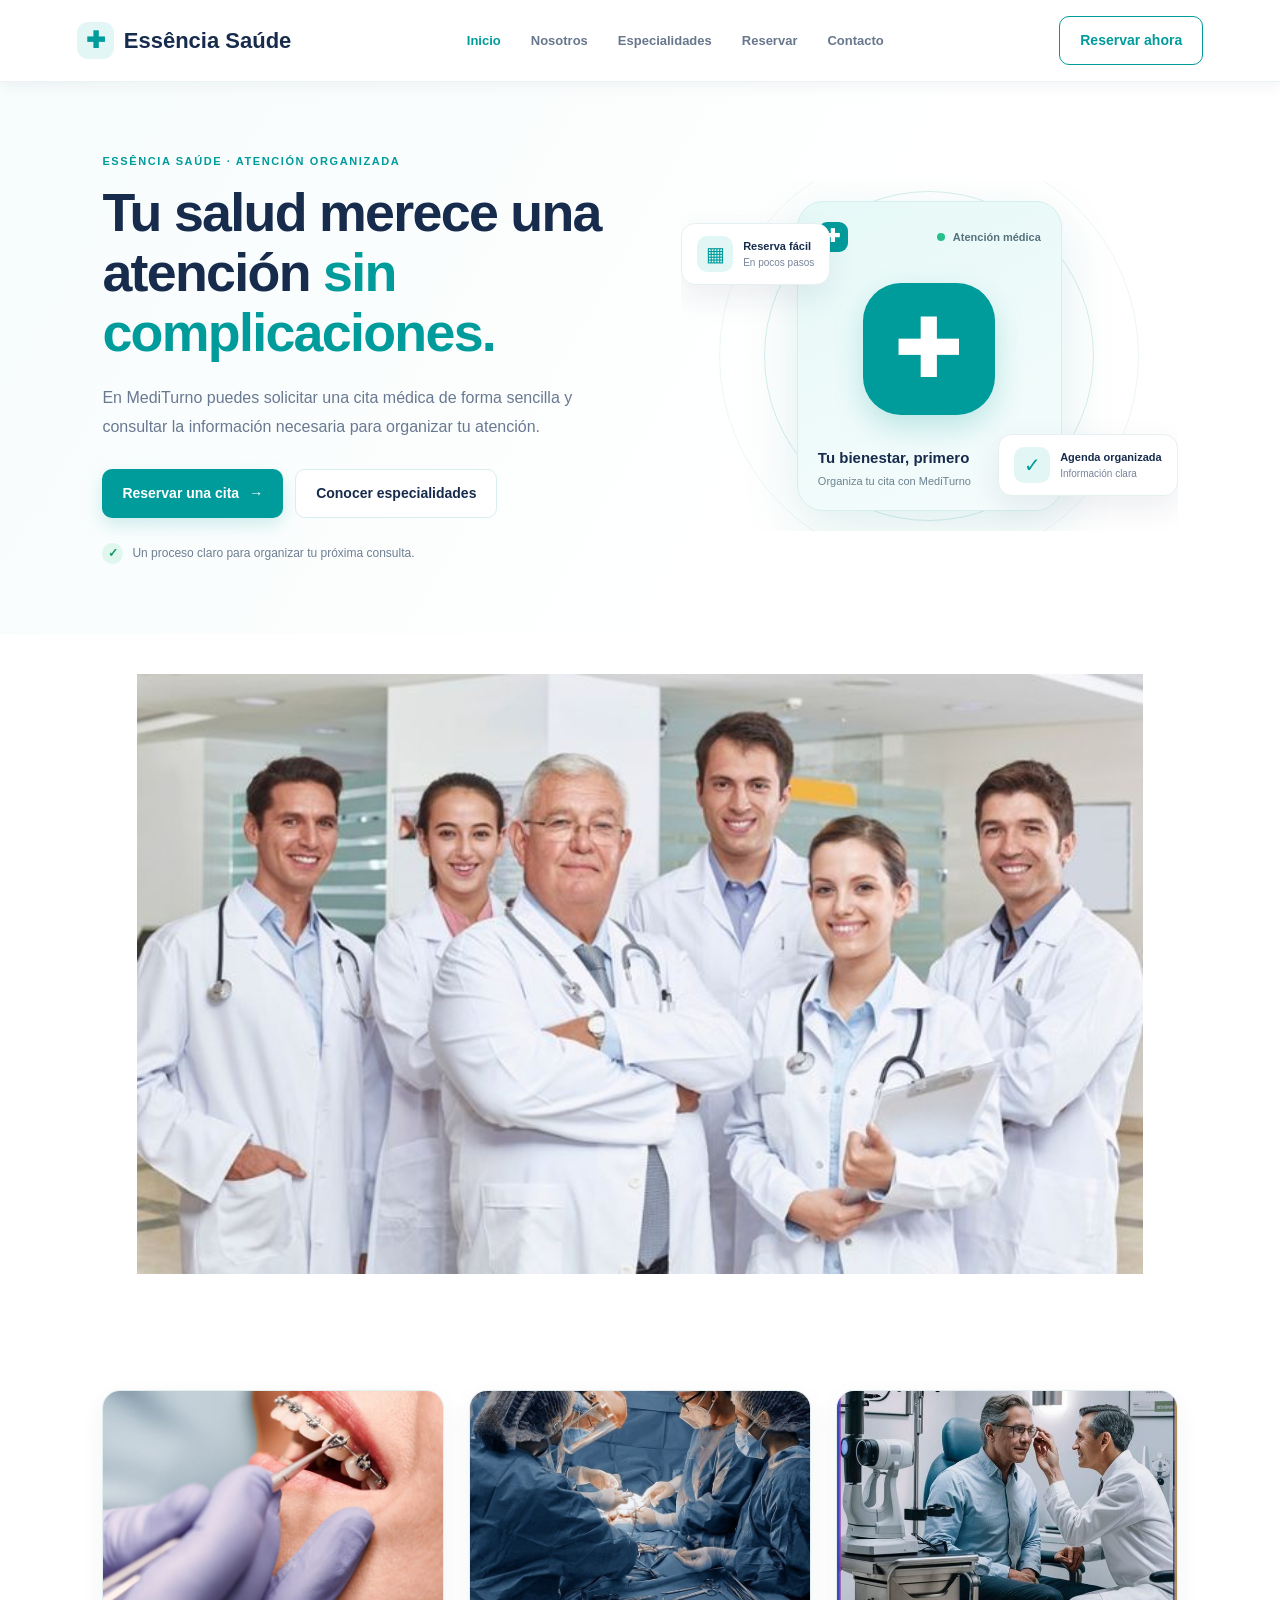
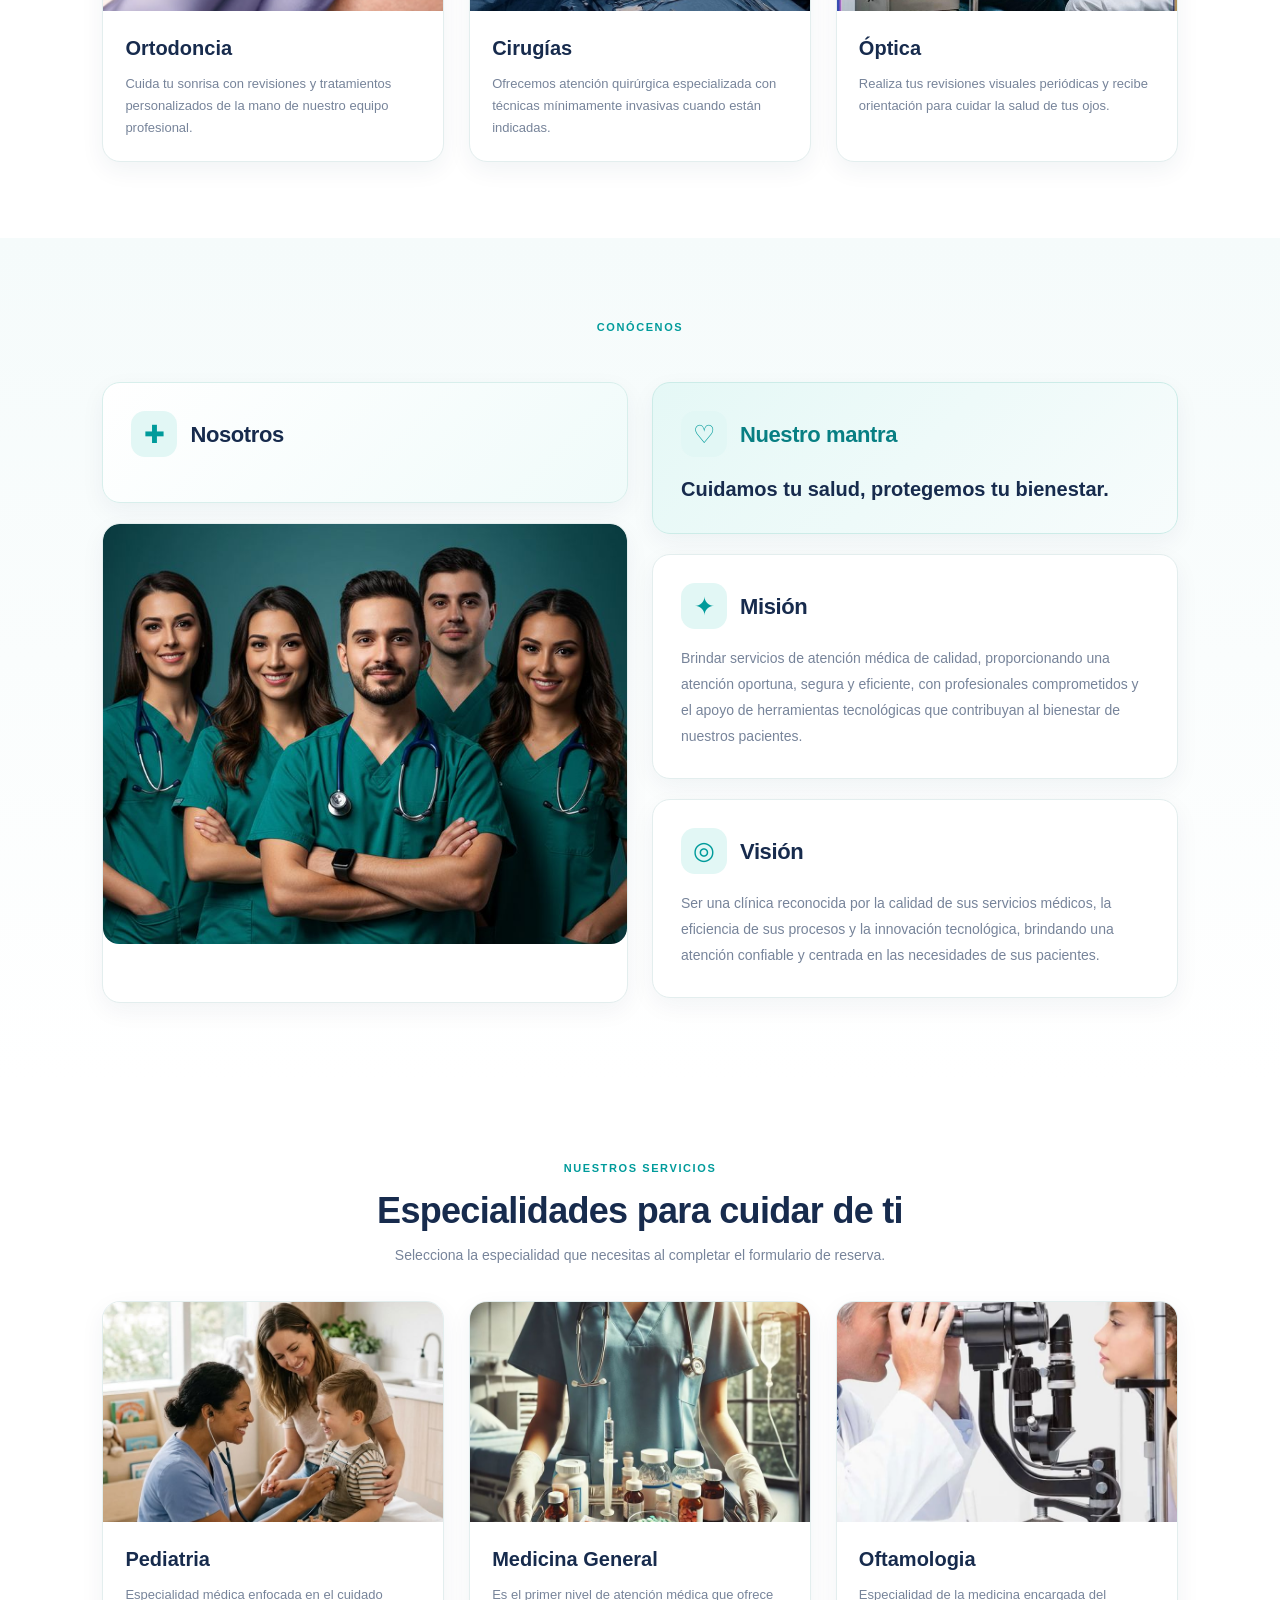
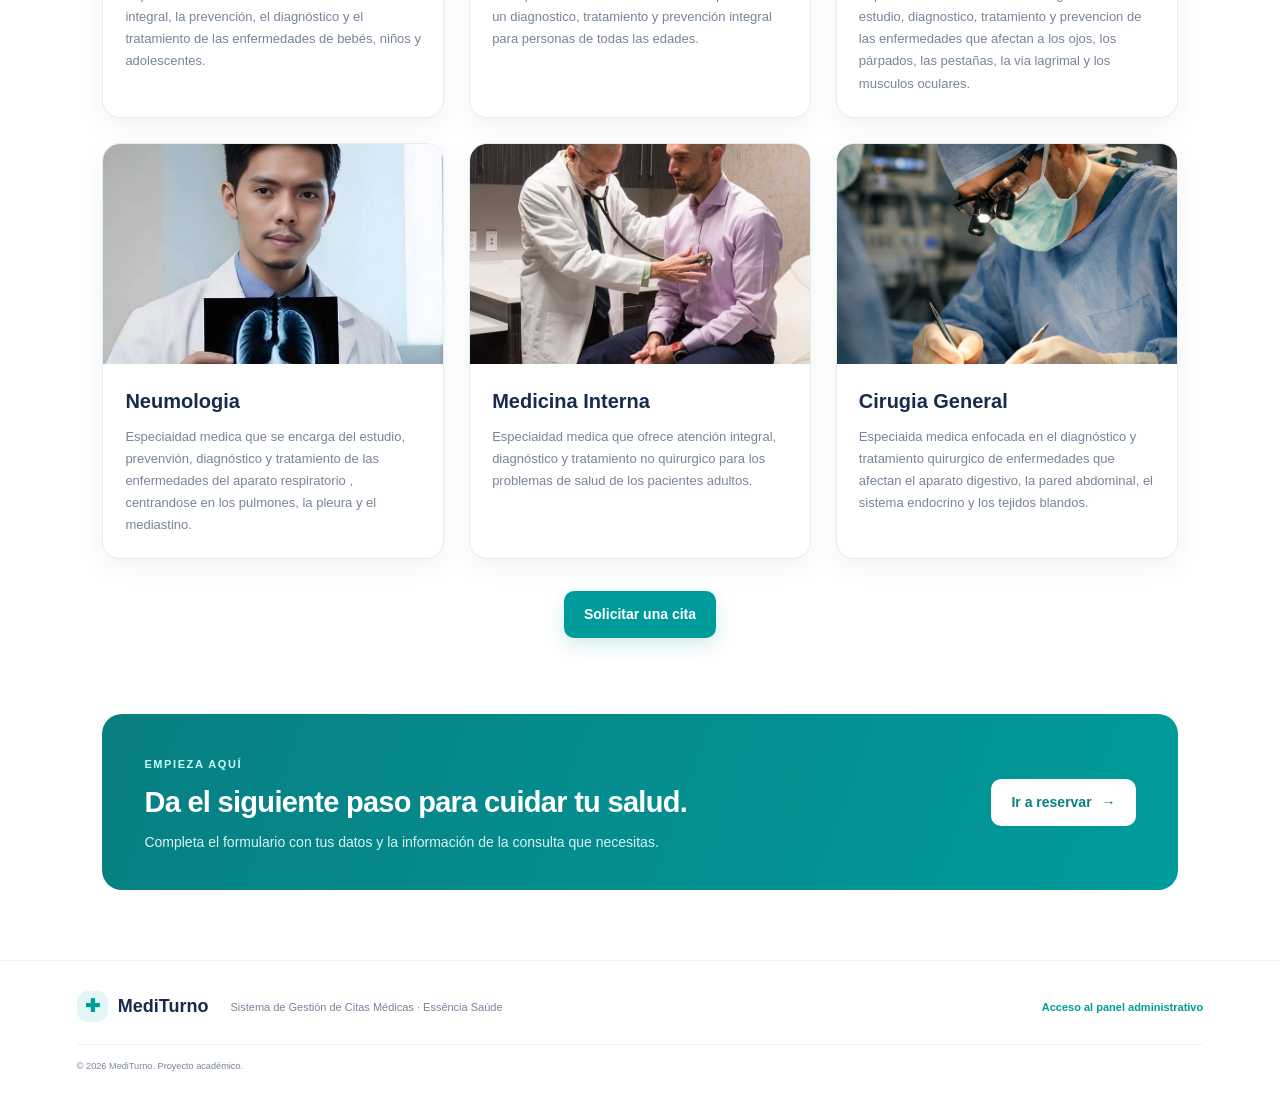
==== index.html @ 541e4bdd "Primer commit" ====
<!DOCTYPE html>
<html lang="es">

<head>
    <meta charset="UTF-8">
    <meta name="viewport" content="width=device-width, initial-scale=1.0">
    <meta name="description" content="MediTurno: organiza y solicita tus citas médicas de manera sencilla.">
    <title>Essência Saúde | Inicio</title>
    <link rel="stylesheet" href="styles.css">
</head>

<body class="public-page">
    <header class="public-header">
        <a class="public-brand" href="index.html" aria-label="MediTurno inicio">
            <span class="public-brand-icon">✚</span>
            <span>Essência Saúde</span>
        </a>
        <nav class="public-nav" aria-label="Navegación principal">
            <a class="active" href="index.html">Inicio</a>
            <a href="#nosotros">Nosotros</a>
            <a href="#especialidades">Especialidades</a>
            <a href="registrar_cita.html">Reservar </a>
            <a href="#contacto">Contacto</a>

        </nav>
        <a class="button button-outline header-action" href="registrar_cita.html">Reservar ahora</a>
    </header>

    <main>
        <section class="hero">
            <div class="hero-copy">
                <span class="eyebrow">ESSÊNCIA SAÚDE · ATENCIÓN ORGANIZADA</span>
                <h1>Tu salud merece una atención <span>sin complicaciones.</span></h1>
                <p>En MediTurno puedes solicitar una cita médica de forma sencilla y consultar la información necesaria
                    para organizar tu atención.</p>
                <div class="hero-actions">
                    <a class="button button-primary" href="registrar_cita.html">Reservar una cita <span
                            aria-hidden="true">→</span></a>
                    <a class="button button-light" href="#especialidades">Conocer especialidades</a>
                </div>
                <div class="hero-note"><span class="note-check">✓</span> Un proceso claro para organizar tu próxima
                    consulta.</div>
            </div>
            <div class="hero-visual" aria-label="Ilustración de atención médica">
                <div class="visual-orbit orbit-one"></div>
                <div class="visual-orbit orbit-two"></div>
                <div class="medical-card">
                    <div class="medical-card-top"><span class="medical-symbol">✚</span><span
                            class="online-dot"></span><span>Atención médica</span></div>
                    <div class="medical-cross">✚</div>
                    <div class="medical-card-bottom"><strong>Tu bienestar, primero</strong><span>Organiza tu cita con
                            MediTurno</span></div>
                </div>
                <div class="floating-chip chip-calendar"><span>▦</span>
                    <div><strong>Reserva fácil</strong><small>En pocos pasos</small></div>
                </div>
                <div class="floating-chip chip-check"><span>✓</span>
                    <div><strong>Agenda organizada</strong><small>Información clara</small></div>
                </div>
            </div>
        </section>

        <section class="seccion-imagen">
            <div class="imagen-inicio">
                <img src="imagnes integrador/equipo.jpg" alt="Equipo médico de Essência Saúde">
            </div>
        </section>

        <section class="section servicios-section">
            <div class="specialty-grid specialty-grid-imagenes">

                <article class="specialty-card specialty-card-imagen">
                    <div class="specialty-image">
                        <img src="imagnes integrador/ortodoncia.jpg" alt="Servicio de ortodoncia">
                        <span class="servicio-etiqueta">Odontología</span>
                    </div>
                    <div class="specialty-content">
                        <h3>Ortodoncia</h3>
                        <p>Cuida tu sonrisa con revisiones y tratamientos personalizados de la mano de nuestro equipo
                            profesional.</p>
                    </div>
                </article>

                <article class="specialty-card specialty-card-imagen">
                    <div class="specialty-image">
                        <img src="imagnes integrador/cirugias.jpg" alt="Servicios de cirugía">
                        <span class="servicio-etiqueta">Especialidad médica</span>
                    </div>
                    <div class="specialty-content">
                        <h3>Cirugías</h3>
                        <p>Ofrecemos atención quirúrgica especializada con técnicas mínimamente invasivas cuando están
                            indicadas.</p>
                    </div>
                </article>

                <article class="specialty-card specialty-card-imagen">
                    <div class="specialty-image">
                        <img src="imagnes integrador/optica.jpg" alt="Servicio de salud visual">
                        <span class="servicio-etiqueta">Salud visual</span>
                    </div>
                    <div class="specialty-content">
                        <h3>Óptica</h3>
                        <p>Realiza tus revisiones visuales periódicas y recibe orientación para cuidar la salud de tus
                            ojos.</p>
                    </div>
                </article>

            </div>
        </section>


        <section id="nosotros" class="section nosotros-section">

            <!-- Encabezado -->
            <div class="section-heading">
                <span class="eyebrow">CONÓCENOS</span>
            </div>

            <!-- Contenido principal -->
            <div class="nosotros-grid">

                <!-- Columna izquierda -->
                <div class="nosotros-columna">

                    <!-- Nosotros -->
                    <article class="nosotros-card nosotros-intro">
                        <div class="nosotros-card-header">
                            <span class="nosotros-icon">✚</span>
                            <h3>Nosotros</h3>
                        </div>
                    </article>

                    <!-- Imagen -->
                    <article class="nosotros-card nosotros-imagen-card">
                        <img src="imagnes integrador/equipo2.jpg" alt="Equipo de Essência Saúde"
                            class="nosotros-imagen">
                    </article>

                </div>

                <!-- Columna derecha -->
                <div class="nosotros-columna">

                    <!-- Mantra -->
                    <article class="nosotros-card mantra-card">
                        <div class="nosotros-card-header">
                            <span class="nosotros-icon">♡</span>
                            <h3>Nuestro mantra</h3>
                        </div>
                        <p class="nosotros-frase">
                            Cuidamos tu salud, protegemos tu bienestar.
                        </p>
                    </article>

                    <!-- Misión -->
                    <article class="nosotros-card">
                        <div class="nosotros-card-header">
                            <span class="nosotros-icon">✦</span>
                            <h3>Misión</h3>
                        </div>
                        <p>
                            Brindar servicios de atención médica de calidad,
                            proporcionando una atención oportuna, segura y
                            eficiente, con profesionales comprometidos y el
                            apoyo de herramientas tecnológicas que contribuyan
                            al bienestar de nuestros pacientes.
                        </p>
                    </article>

                    <!-- Visión -->
                    <article class="nosotros-card">
                        <div class="nosotros-card-header">
                            <span class="nosotros-icon">◎</span>
                            <h3>Visión</h3>
                        </div>
                        <p>
                            Ser una clínica reconocida por la calidad de sus
                            servicios médicos, la eficiencia de sus procesos
                            y la innovación tecnológica, brindando una atención
                            confiable y centrada en las necesidades de sus
                            pacientes.
                        </p>
                    </article>

                </div>
            </div>

        </section>

        <section id="especialidades" class="section specialties-section">
            <div class="section-heading">
                <span class="eyebrow">NUESTROS SERVICIOS</span>
                <h2>Especialidades para cuidar de ti</h2>
                <p>Selecciona la especialidad que necesitas al completar el formulario de reserva.</p>
            </div>
            <div class="specialty-grid specialty-grid-imagenes">

                <article class="specialty-card specialty-card-imagen">
                    <div class="specialty-image">
                        <img src="imagnes integrador/pediatria.jpg" alt="Servicio de ortodoncia">
                    </div>
                    <div class="specialty-content">
                        <h3>Pediatria</h3>
                        <p>Especialidad médica enfocada en el cuidado integral, la prevención, el diagnóstico y el tratamiento de las enfermedades de bebés, niños y adolescentes.</p>
                    </div>
                </article>

                <article class="specialty-card specialty-card-imagen">
                    <div class="specialty-image">
                        <img src="imagnes integrador/medicinageneral.jpg" alt="Servicios de cirugía">
                    </div>
                    <div class="specialty-content">
                        <h3>Medicina General</h3>
                        <p>Es el primer nivel de atención médica  que ofrece un diagnostico, tratamiento y prevención integral para personas de todas las edades.</p>
                    </div>
                </article>

                <article class="specialty-card specialty-card-imagen">
                    <div class="specialty-image">
                        <img src="imagnes integrador/oftamologia.jpg" alt="Servicio de salud visual">
                    </div>
                    <div class="specialty-content">
                        <h3>Oftamologia</h3>
                        <p>Especialidad de la medicina encargada del estudio, diagnostico, tratamiento y prevencion de las enfermedades
                            que afectan a los ojos, los párpados, las pestañas, la via lagrimal y los musculos oculares.
                        </p>
                    </div>
                </article>
                                <article class="specialty-card specialty-card-imagen">
                    <div class="specialty-image">
                        <img src="imagnes integrador/neumologia.jpg" alt="Servicio de salud visual">
                    </div>
                    <div class="specialty-content">
                        <h3>Neumologia </h3>
                        <p>Especiaidad medica que se encarga del estudio, prevenvión, diagnóstico y tratamiento de las enfermedades del aparato respiratorio
                            , centrandose  en los pulmones, la pleura y el mediastino.
                        </p>
                    </div>
                </article>
                                <article class="specialty-card specialty-card-imagen">
                    <div class="specialty-image">
                        <img src="imagnes integrador/medicininterna.jpg" alt="Servicio de salud visual">
                    </div>
                    <div class="specialty-content">
                        <h3>Medicina Interna</h3>
                        <p>Especiaidad medica que ofrece atención integral, diagnóstico y tratamiento no quirurgico para los problemas de salud de los pacientes adultos.
                        </p>
                    </div>
                </article>
                                <article class="specialty-card specialty-card-imagen">
                    <div class="specialty-image">
                        <img src="imagnes integrador/cirugia1.jpg" alt="Servicio de salud visual">
                    </div>
                    <div class="specialty-content">
                        <h3>Cirugia General </h3>
                        <p>Especiaida medica enfocada en el diagnóstico y tratamiento quirurgico de enfermedades que afectan el aparato digestivo, la pared abdominal, el sistema 
                            endocrino  y los tejidos blandos.
                        </p>
                    </div>
                </article>

            </div>
            <div class="section-cta"><a class="button button-primary" href="registrar_cita.html">Solicitar una cita</a>
            </div>
        </section>

        <section class="booking-banner">
            <div><span class="eyebrow">EMPIEZA AQUÍ</span>
                <h2>Da el siguiente paso para cuidar tu salud.</h2>
                <p>Completa el formulario con tus datos y la información de la consulta que necesitas.</p>
            </div>
            <a class="button button-white" href="registrar_cita.html">Ir a reservar <span
                    aria-hidden="true">→</span></a>
        </section>
    </main>

    <footer id="contacto" class="public-footer">
        <a class="public-brand footer-brand" href="index.html"><span
                class="public-brand-icon">✚</span><span>MediTurno</span></a>
        <p>Sistema de Gestión de Citas Médicas · Essência Saúde</p>
        <a href="dashboard.html" class="admin-link">Acceso al panel administrativo</a>
        <small>© <span id="year"></span> MediTurno. Proyecto académico.</small>
    </footer>
    <script>document.getElementById("year").textContent = new Date().getFullYear();</script>
</body>

</html>
---- styles.css ----
/* MediTurno - estilos compartidos. Paleta: turquesa, blanco y azul marino */
:root {
    --primary: #009b9b;
    --primary-dark: #087f83;
    --navy: #172b4d;
    --muted: #77849a;
    --border: #d9eeee;
    --bg: #f4f7fc;
    --white: #fff;
    --green: #21b783;
    --shadow: 0 12px 32px rgba(23, 43, 77, .08)
}

* {
    box-sizing: border-box
}

html {
    scroll-behavior: smooth
}

body {
    margin: 0;
    font-family: Inter, "Segoe UI", Arial, sans-serif;
    color: var(--navy);
    background: var(--bg);
    line-height: 1.5
}

a {
    color: inherit;
    text-decoration: none
}

button,
input,
select {
    font: inherit
}

button,
a {
    -webkit-tap-highlight-color: transparent
}

.button {
    display: inline-flex;
    align-items: center;
    justify-content: center;
    gap: 10px;
    border-radius: 10px;
    padding: 13px 20px;
    font-weight: 700;
    font-size: 14px;
    transition: .2s ease
}

.button-primary {
    background: var(--primary);
    color: #fff;
    box-shadow: 0 7px 18px rgba(0, 155, 155, .18)
}

.button-primary:hover {
    background: var(--primary-dark);
    transform: translateY(-1px)
}

.button-outline {
    border: 1px solid var(--primary);
    color: var(--primary);
    background: #fff
}

.button-light {
    background: #fff;
    border: 1px solid var(--border);
    color: var(--navy)
}

.button-white {
    background: #fff;
    color: var(--primary-dark)
}

.eyebrow {
    display: inline-block;
    color: var(--primary);
    font-size: 11px;
    font-weight: 800;
    letter-spacing: 1.6px;
    margin-bottom: 12px
}

/* Página pública */
.public-page {
    background: #fff
}


.public-header {
    position: sticky;
    top: 0;
    z-index: 1000;

    height: 82px;
    display: flex;
    align-items: center;
    justify-content: space-between;
    gap: 24px;
    padding: 0 clamp(22px, 6vw, 92px);

    border-bottom: 1px solid #edf3f5;
    background: #fff;
    box-shadow: 0 4px 15px rgba(23, 43, 77, 0.05);
}


.public-brand {
    display: inline-flex;
    align-items: center;
    gap: 10px;
    font-weight: 800;
    font-size: 22px;
    color: var(--navy);
    white-space: nowrap
}

.public-brand-icon {
    display: grid;
    place-items: center;
    width: 37px;
    height: 37px;
    border-radius: 11px;
    background: #e2f7f5;
    color: var(--primary);
    font-size: 23px
}

.public-nav {
    display: flex;
    align-items: center;
    gap: 30px;
    color: #68778d;
    font-size: 13px;
    font-weight: 600
}

.public-nav a:hover,
.public-nav a.active {
    color: var(--primary)
}

.hero {
    min-height: 500px;
    display: grid;
    grid-template-columns: 1.05fr .95fr;
    align-items: center;
    gap: 30px;
    padding: 66px clamp(22px, 8vw, 120px) 70px;
    background: linear-gradient(120deg, #f7fcfc 0%, #fff 65%)
}

.hero-copy {
    max-width: 610px
}

.hero h1 {
    font-size: clamp(36px, 4.2vw, 57px);
    line-height: 1.12;
    letter-spacing: -1.7px;
    margin: 0 0 22px;
    color: var(--navy)
}

.hero h1 span {
    color: var(--primary)
}

.hero-copy>p {
    max-width: 520px;
    color: #697991;
    font-size: 16px;
    line-height: 1.8;
    margin: 0 0 27px
}

.hero-actions {
    display: flex;
    gap: 12px;
    flex-wrap: wrap
}

.hero-note {
    display: flex;
    align-items: center;
    gap: 9px;
    margin-top: 25px;
    color: #6e7e91;
    font-size: 12px
}

.note-check {
    display: grid;
    place-items: center;
    width: 21px;
    height: 21px;
    border-radius: 50%;
    background: #dff7ed;
    color: #14966c;
    font-weight: 800
}

.hero-visual {
    min-height: 350px;
    position: relative;
    display: grid;
    place-items: center;
    overflow: hidden
}

.visual-orbit {
    position: absolute;
    border: 1px solid #d6efec;
    border-radius: 50%;
    width: 330px;
    height: 330px
}

.orbit-two {
    width: 420px;
    height: 420px;
    border-color: #edf7f6
}

.medical-card {
    position: relative;
    z-index: 1;
    width: 265px;
    height: 310px;
    border-radius: 26px;
    background: linear-gradient(155deg, #e6f9f7, #f5fcfc);
    border: 1px solid #d4efec;
    box-shadow: 0 20px 55px rgba(16, 130, 130, .13);
    padding: 20px;
    display: flex;
    flex-direction: column;
    justify-content: space-between
}

.medical-card-top {
    display: flex;
    align-items: center;
    gap: 8px;
    font-size: 11px;
    font-weight: 700;
    color: #55717c
}

.medical-symbol {
    display: grid;
    place-items: center;
    width: 30px;
    height: 30px;
    background: var(--primary);
    color: #fff;
    border-radius: 9px;
    font-size: 18px
}

.online-dot {
    margin-left: auto;
    width: 8px;
    height: 8px;
    background: #27bf8b;
    border-radius: 50%
}

.medical-cross {
    align-self: center;
    display: grid;
    place-items: center;
    width: 132px;
    height: 132px;
    border-radius: 38px;
    background: var(--primary);
    color: #fff;
    font-size: 83px;
    box-shadow: 0 12px 30px rgba(0, 155, 155, .22)
}

.medical-card-bottom {
    display: flex;
    flex-direction: column;
    gap: 4px
}

.medical-card-bottom strong {
    font-size: 15px
}

.medical-card-bottom span {
    font-size: 11px;
    color: #6c8290
}

.floating-chip {
    position: absolute;
    z-index: 2;
    display: flex;
    align-items: center;
    gap: 10px;
    background: #fff;
    border: 1px solid #e7f0f1;
    border-radius: 14px;
    padding: 12px 15px;
    box-shadow: var(--shadow)
}

.floating-chip>span {
    display: grid;
    place-items: center;
    width: 36px;
    height: 36px;
    border-radius: 10px;
    background: #e2f7f5;
    color: var(--primary);
    font-size: 20px
}

.floating-chip div {
    display: flex;
    flex-direction: column
}

.floating-chip strong {
    font-size: 11px
}

.floating-chip small {
    font-size: 10px;
    color: var(--muted)
}

.chip-calendar {
    top: 42px;
    left: 0
}

.chip-check {
    right: 0;
    bottom: 35px
}

.trust-strip {
    display: grid;
    grid-template-columns: repeat(3, 1fr);
    gap: 24px;
    padding: 26px clamp(22px, 8vw, 120px);
    border-top: 1px solid #eaf3f3;
    border-bottom: 1px solid #eaf3f3;
    background: #fff
}

.trust-strip>div {
    display: flex;
    align-items: center;
    gap: 13px
}

.trust-icon {
    display: grid;
    place-items: center;
    width: 42px;
    height: 42px;
    border-radius: 13px;
    background: #e5f8f6;
    color: var(--primary);
    font-size: 21px
}

.trust-strip strong,
.trust-strip small {
    display: block
}

.trust-strip strong {
    font-size: 13px
}

.trust-strip small {
    font-size: 11px;
    color: var(--muted);
    margin-top: 3px
}

.section {
    padding: 76px clamp(22px, 8vw, 120px)
}

.section-heading {
    text-align: center;
    max-width: 650px;
    margin: 0 auto 35px
}

.section-heading h2,
.booking-banner h2 {
    font-size: clamp(27px, 3vw, 36px);
    letter-spacing: -.7px;
    line-height: 1.2;
    margin: 0 0 13px
}

.section-heading p,
.booking-banner p {
    color: var(--muted);
    font-size: 14px;
    margin: 0
}

.specialty-grid {
    display: grid;
    grid-template-columns: repeat(4, 1fr);
    gap: 18px
}

.specialty-card {
    padding: 25px 22px;
    border: 1px solid #e5eeee;
    border-radius: 16px;
    background: #fff;
    transition: .2s
}

.specialty-card:hover {
    border-color: #9bdbd7;
    transform: translateY(-3px);
    box-shadow: var(--shadow)
}

.specialty-icon {
    display: grid;
    place-items: center;
    width: 48px;
    height: 48px;
    border-radius: 14px;
    background: #e2f7f5;
    color: var(--primary);
    font-size: 24px
}

.specialty-card h3 {
    font-size: 15px;
    margin: 18px 0 8px
}

.specialty-card p {
    font-size: 12px;
    line-height: 1.7;
    color: var(--muted);
    margin: 0
}

.section-cta {
    text-align: center;
    margin-top: 32px
}

.booking-banner {
    margin: 0 clamp(22px, 8vw, 120px) 70px;
    padding: 37px 42px;
    border-radius: 20px;
    background: linear-gradient(110deg, #087f83, #009b9b);
    display: flex;
    align-items: center;
    justify-content: space-between;
    gap: 25px;
    color: #fff
}

.booking-banner .eyebrow {
    color: #c5fffa
}

.booking-banner h2 {
    max-width: 580px;
    font-size: 29px
}

.booking-banner p {
    color: #d8f5f2;
    max-width: 600px
}

.public-footer {
    padding: 30px clamp(22px, 6vw, 92px);
    display: flex;
    align-items: center;
    gap: 22px;
    flex-wrap: wrap;
    border-top: 1px solid #eaf3f3;
    color: var(--muted);
    font-size: 11px
}

.footer-brand {
    font-size: 18px
}

.footer-brand .public-brand-icon {
    width: 31px;
    height: 31px;
    font-size: 18px
}

.public-footer p {
    margin: 0
}

.admin-link {
    margin-left: auto;
    color: var(--primary);
    font-weight: 700
}

.public-footer>small {
    width: 100%;
    border-top: 1px solid #eef3f4;
    padding-top: 15px
}

/* Formulario de reserva */
.registro-page {
    min-height: 100vh;
    background: #f7fbfb
}

.registro-header {
    height: 82px;
    background: #fff;
    border-bottom: 1px solid var(--border);
    display: flex;
    align-items: center;
    justify-content: space-between;
    padding: 0 clamp(20px, 6vw, 90px);
    gap: 20px
}

.registro-brand {
    display: flex;
    align-items: center;
    gap: 10px;
    font-size: 22px;
    font-weight: 800;
    color: var(--navy)
}

.registro-brand-icon {
    display: grid;
    place-items: center;
    width: 37px;
    height: 37px;
    background: #e2f7f5;
    border-radius: 11px;
    color: var(--primary);
    font-size: 23px
}

.registro-nav {
    display: flex;
    gap: 27px;
    align-items: center;
    font-size: 13px;
    color: #66758b;
    font-weight: 600
}

.registro-nav a:hover,
.registro-nav .nav-active {
    color: var(--primary)
}

.registro-container {
    max-width: 1080px;
    margin: 45px auto;
    padding: 0 22px 55px;
    display: grid;
    grid-template-columns: 1fr .75fr;
    gap: 35px;
    align-items: stretch
}

.registro-form-section {
    background: #fff;
    padding: clamp(25px, 4vw, 45px);
    border: 1px solid var(--border);
    border-radius: 20px;
    box-shadow: var(--shadow)
}

.registro-form-section h1 {
    font-size: 29px;
    line-height: 1.2;
    margin: 0 0 10px;
    color: var(--navy)
}

.registro-description {
    color: var(--muted);
    font-size: 14px;
    margin: 0 0 28px
}

.registro-form {
    display: flex;
    flex-direction: column;
    gap: 17px
}

.form-field {
    display: flex;
    flex-direction: column;
    gap: 7px
}

.form-field label {
    font-size: 12px;
    font-weight: 700;
    color: #354762
}

.form-field input,
.form-field select {
    width: 100%;
    padding: 13px 14px;
    border: 1px solid #d9e5e9;
    border-radius: 9px;
    background: #fff;
    color: var(--navy);
    outline: none;
    font-size: 13px;
    transition: .2s
}

.form-field input:focus,
.form-field select:focus {
    border-color: var(--primary);
    box-shadow: 0 0 0 3px rgba(0, 155, 155, .1)
}

.form-field input::placeholder {
    color: #a0aaba
}

.form-actions {
    display: flex;
    align-items: center;
    gap: 17px;
    flex-wrap: wrap;
    margin-top: 7px
}

.registro-button {
    border: 0;
    border-radius: 9px;
    background: var(--primary);
    color: #fff;
    padding: 13px 22px;
    font-size: 13px;
    font-weight: 700;
    cursor: pointer
}

.registro-button:hover {
    background: var(--primary-dark)
}

.registro-back {
    font-size: 12px;
    color: var(--primary);
    font-weight: 700
}

.registro-message {
    padding: 12px 14px;
    border-radius: 9px;
    background: #e8f8f2;
    color: #137957;
    font-size: 13px
}

.registro-message.error {
    background: #fff0ef;
    color: #b83b36
}

.registro-image-section {
    min-height: 480px;
    border-radius: 20px;
    background: linear-gradient(145deg, #e0f8f5, #f5fbfb);
    border: 1px solid #d7efec;
    display: grid;
    place-items: center;
    overflow: hidden;
    position: relative
}

.registro-image-section:before,
.registro-image-section:after {
    content: "";
    position: absolute;
    width: 320px;
    height: 320px;
    border: 1px solid #b9e7e2;
    border-radius: 50%
}

.registro-image-section:after {
    width: 240px;
    height: 240px
}

.registro-logo {
    z-index: 1;
    display: grid;
    place-items: center;
    width: 190px;
    height: 190px;
    border-radius: 48px;
    background: #fff;
    box-shadow: 0 18px 45px rgba(0, 130, 130, .13)
}

.registro-logo-image {
    max-width: 75%;
    max-height: 75%;
    object-fit: contain
}

.registro-image-section:has(img[src=""]) {
    display: none
}

/* Panel administrativo */
.sidebar {
    position: fixed;
    inset: 0 auto 0 0;
    width: 250px;
    background: #fff;
    border-right: 1px solid #e7edf5;
    display: flex;
    flex-direction: column;
    padding: 24px 16px;
    z-index: 10
}

.brand {
    display: flex;
    align-items: center;
    gap: 11px;
    padding: 0 8px 27px
}

.brand-icon {
    display: grid;
    place-items: center;
    width: 40px;
    height: 40px;
    border-radius: 12px;
    background: #e0f7f5;
    color: var(--primary);
    font-size: 24px
}

.brand h2 {
    font-size: 18px;
    margin: 0;
    line-height: 1.25
}

.brand small,
.sidebar-footer small {
    font-size: 10px;
    color: var(--muted)
}

.menu {
    display: flex;
    flex-direction: column;
    gap: 6px
}

.menu-item {
    border: 0;
    background: transparent;
    color: #748198;
    text-align: left;
    display: flex;
    align-items: center;
    gap: 12px;
    padding: 12px 14px;
    border-radius: 10px;
    font-size: 13px;
    cursor: pointer
}

.menu-item.active,
.menu-item:hover {
    background: #e7f8f6;
    color: var(--primary);
    font-weight: 700
}

.sidebar-footer {
    display: flex;
    align-items: center;
    gap: 10px;
    margin-top: auto;
    padding: 18px 8px 0;
    border-top: 1px solid #edf1f5;
    font-size: 12px
}

.sidebar-footer small {
    display: block
}

.avatar {
    display: grid;
    place-items: center;
    width: 36px;
    height: 36px;
    border-radius: 50%;
    background: #e1f5f4;
    color: var(--primary);
    font-weight: 800
}

.main {
    margin-left: 250px;
    min-height: 100vh
}

.topbar {
    height: 76px;
    background: #fff;
    border-bottom: 1px solid #e9eef5;
    display: flex;
    align-items: center;
    justify-content: space-between;
    padding: 0 32px;
    gap: 20px
}

.search {
    width: min(420px, 60%);
    border: 1px solid #e0e7f0;
    border-radius: 9px;
    padding: 11px 14px;
    background: #f9fbfd;
    outline: none;
    font-size: 12px
}

.search:focus {
    border-color: var(--primary)
}

.admin-badge {
    font-size: 12px;
    color: #607086;
    display: flex;
    align-items: center;
    gap: 8px
}

.status-dot {
    width: 8px;
    height: 8px;
    background: var(--green);
    border-radius: 50%
}

.mobile-menu {
    display: none;
    border: 0;
    background: none;
    font-size: 22px
}

.content {
    padding: 28px 32px 20px;
    max-width: 1600px;
    margin: auto
}

.welcome {
    display: flex;
    align-items: center;
    justify-content: space-between;
    gap: 20px;
    margin-bottom: 25px
}

.welcome h1 {
    font-size: 25px;
    margin: 0 0 5px
}

.welcome .eyebrow {
    margin-bottom: 5px
}

.welcome .muted {
    margin: 0
}

.welcome a {
    display: inline-block;
    color: var(--primary);
    font-size: 12px;
    font-weight: 700;
    margin: 5px 0
}

.muted {
    font-size: 12px;
    color: var(--muted)
}

.date-box {
    background: #fff;
    border: 1px solid #e5ebf3;
    border-radius: 10px;
    padding: 12px 15px;
    display: flex;
    gap: 8px;
    align-items: center;
    font-size: 12px;
    white-space: nowrap
}

.stats {
    display: grid;
    grid-template-columns: repeat(4, minmax(0, 1fr));
    gap: 16px;
    margin-bottom: 22px
}

.stat-card {
    display: flex;
    gap: 13px;
    align-items: center;
    background: #fff;
    border: 1px solid #e8edf4;
    border-radius: 13px;
    padding: 19px 17px;
    box-shadow: 0 3px 10px rgba(23, 43, 77, .025)
}

.stat-icon {
    width: 43px;
    height: 43px;
    display: grid;
    place-items: center;
    border-radius: 12px;
    font-size: 21px
}

.stat-card.blue .stat-icon {
    background: #e9f2ff;
    color: #2878ed
}

.stat-card.green .stat-icon {
    background: #e2f8ef;
    color: #21a978
}

.stat-card.purple .stat-icon {
    background: #f1eaff;
    color: #8d61d9
}

.stat-card.orange .stat-icon {
    background: #fff1df;
    color: #db8c2b
}

.stat-card p {
    font-size: 11px;
    color: var(--muted);
    margin: 0 0 4px
}

.stat-card h2 {
    font-size: 25px;
    margin: 0;
    line-height: 1.2
}

.stat-card small {
    font-size: 9px;
    color: #9aa5b5
}

.dashboard-grid {
    display: grid;
    grid-template-columns: 1.4fr 1fr;
    gap: 20px;
    margin-bottom: 22px
}

.panel {
    background: #fff;
    border: 1px solid #e7edf5;
    border-radius: 13px;
    padding: 22px;
    min-width: 0
}

.panel-heading {
    display: flex;
    align-items: center;
    justify-content: space-between;
    gap: 15px;
    margin-bottom: 20px
}

.panel-heading h3 {
    font-size: 15px;
    margin: 0 0 3px
}

.panel-heading .muted {
    margin: 0
}

.tag {
    background: #e8f8f6;
    color: var(--primary);
    font-size: 10px;
    padding: 6px 9px;
    border-radius: 7px
}

.chart {
    height: 190px;
    display: flex;
    align-items: flex-end;
    justify-content: space-around;
    gap: 12px;
    padding: 12px 0 0
}

.bar-group {
    height: 100%;
    flex: 1;
    display: flex;
    flex-direction: column;
    align-items: center;
    justify-content: flex-end;
    gap: 7px;
    min-width: 0
}

.bar {
    width: min(42px, 70%);
    min-height: 8px;
    background: linear-gradient(180deg, #16b6b2, #078e95);
    border-radius: 7px 7px 2px 2px;
    position: relative
}

.bar-value {
    position: absolute;
    top: -21px;
    left: 50%;
    transform: translateX(-50%);
    font-size: 10px;
    color: #607086
}

.bar-label {
    font-size: 9px;
    color: #77849a;
    text-align: center;
    overflow-wrap: anywhere
}

.summary-row {
    display: flex;
    align-items: center;
    gap: 8px;
    font-size: 11px;
    color: #68778d;
    margin: 14px 0 7px
}

.summary-row strong {
    margin-left: auto;
    color: var(--navy)
}

.summary-dot {
    width: 8px;
    height: 8px;
    border-radius: 50%
}

.confirmed {
    background: #21b783
}

.pending {
    background: #f2b544
}

.cancelled {
    background: #ef7777
}

.progress {
    height: 6px;
    border-radius: 9px;
    background: #edf1f5;
    overflow: hidden
}

.progress span {
    display: block;
    height: 100%;
    background: #21b783;
    border-radius: 9px
}

.progress .yellow-bar {
    background: #f2b544
}

.progress .red-bar {
    background: #ef7777
}

.info-box {
    background: #f1fbfa;
    border: 1px solid #dcf3f0;
    border-radius: 10px;
    padding: 14px;
    margin-top: 22px
}

.info-box strong {
    font-size: 12px
}

.info-box p {
    font-size: 11px;
    color: var(--muted);
    margin: 4px 0 12px
}

.primary-button {
    border: 0;
    background: var(--primary);
    color: #fff;
    border-radius: 7px;
    padding: 9px 13px;
    font-size: 11px;
    font-weight: 700;
    cursor: pointer
}

.appointments-panel {
    padding: 22px 0
}

.appointments-panel>.panel-heading {
    padding: 0 22px
}

.text-button {
    border: 0;
    background: none;
    color: var(--primary);
    font-size: 11px;
    font-weight: 700;
    cursor: pointer
}

.table-wrap {
    width: 100%;
    overflow-x: auto
}

table {
    width: 100%;
    border-collapse: collapse;
    white-space: nowrap
}

thead {
    background: #f8fafc
}

th {
    font-size: 10px;
    color: #78859a;
    text-align: left;
    font-weight: 700;
    padding: 12px 16px
}

td {
    font-size: 11px;
    padding: 14px 16px;
    border-bottom: 1px solid #edf1f5;
    color: #65738a
}

tbody tr:last-child td {
    border-bottom: 0
}

.patient-name {
    font-weight: 700;
    color: var(--navy)
}

.status {
    display: inline-block;
    border-radius: 20px;
    padding: 5px 9px;
    font-size: 9px;
    font-weight: 700
}

.status-confirmada {
    background: #e1f8ee;
    color: #168b61
}

.status-pendiente {
    background: #fff4dc;
    color: #b78018
}

.status-cancelada {
    background: #ffe8e8;
    color: #c94d4d
}

.action-button {
    border: 1px solid #f1d6d6;
    background: #fff;
    color: #c65a5a;
    border-radius: 6px;
    padding: 5px 8px;
    font-size: 10px;
    cursor: pointer
}

.action-button:disabled {
    color: #8994a4;
    background: #f6f7f9;
    border-color: #e7ebef;
    cursor: default
}

.empty-message {
    text-align: center;
    padding: 22px;
    color: var(--muted);
    font-size: 12px
}

.notice {
    background: #fff5df;
    border: 1px solid #f4e2b5;
    color: #8b681c;
    border-radius: 9px;
    padding: 12px 15px;
    margin-bottom: 18px;
    font-size: 12px
}

.content footer {
    display: flex;
    justify-content: space-between;
    gap: 15px;
    color: #8c98a9;
    font-size: 10px;
    padding: 20px 0 4px
}

@media(max-width:1050px) {
    .public-nav {
        gap: 16px
    }

    .hero {
        padding-left: 5vw;
        padding-right: 5vw
    }

    .specialty-grid {
        grid-template-columns: repeat(2, 1fr)
    }

    .stats {
        grid-template-columns: repeat(2, minmax(0, 1fr))
    }

    .registro-container {
        grid-template-columns: 1fr .7fr
    }

    .content {
        padding: 25px 20px
    }

    .topbar {
        padding: 0 20px
    }
}

@media(max-width:760px) {
    .public-header {
        height: auto;
        min-height: 72px;
        flex-wrap: wrap;
        padding-top: 15px;
        padding-bottom: 15px
    }

    .public-nav {
        order: 3;
        width: 100%;
        justify-content: space-between;
        gap: 10px;
        font-size: 12px
    }

    .header-action {
        font-size: 12px;
        padding: 10px 12px
    }

    .hero {
        grid-template-columns: 1fr;
        padding-top: 50px;
        padding-bottom: 40px
    }

    .hero-visual {
        min-height: 320px
    }

    .trust-strip {
        grid-template-columns: 1fr;
        gap: 18px
    }

    .section {
        padding-top: 55px;
        padding-bottom: 55px
    }

    .booking-banner {
        margin: 0 20px 45px;
        padding: 28px;
        align-items: flex-start;
        flex-direction: column
    }

    .public-footer {
        gap: 12px
    }

    .admin-link {
        margin-left: 0
    }

    .registro-header {
        height: auto;
        min-height: 75px;
        flex-wrap: wrap;
        padding-top: 14px;
        padding-bottom: 14px
    }

    .registro-nav {
        order: 3;
        width: 100%;
        justify-content: space-between;
        gap: 10px;
        font-size: 11px
    }

    .registro-container {
        grid-template-columns: 1fr;
        margin-top: 24px
    }

    .registro-image-section {
        min-height: 240px;
        grid-row: 1
    }

    .registro-form-section h1 {
        font-size: 25px
    }

    .sidebar {
        transform: translateX(-100%);
        transition: transform .2s ease;
        box-shadow: none
    }

    .sidebar.open {
        transform: translateX(0);
        box-shadow: 10px 0 30px rgba(23, 43, 77, .12)
    }

    .main {
        margin-left: 0
    }

    .mobile-menu {
        display: block
    }

    .topbar {
        justify-content: flex-start
    }

    .search {
        flex: 1;
        width: auto
    }

    .admin-badge {
        display: none
    }

    .welcome {
        align-items: flex-start;
        flex-direction: column
    }

    .date-box {
        white-space: normal
    }

    .dashboard-grid {
        grid-template-columns: 1fr
    }

    .stats {
        gap: 10px
    }

    .stat-card {
        padding: 13px 10px;
        gap: 9px
    }

    .stat-icon {
        width: 35px;
        height: 35px
    }

    .stat-card h2 {
        font-size: 21px
    }

    .stat-card p {
        font-size: 10px
    }

    .content footer {
        flex-direction: column
    }

    .appointments-panel {
        overflow: hidden
    }
}

@media(max-width:420px) {
    .specialty-grid {
        grid-template-columns: 1fr
    }

    .hero h1 {
        font-size: 36px
    }

    .hero-actions .button {
        width: 100%
    }

    .floating-chip {
        padding: 9px
    }

    .chip-calendar {
        left: -4px
    }

    .chip-check {
        right: -4px
    }

    .medical-card {
        width: 230px;
        height: 290px
    }

    .stats {
        grid-template-columns: 1fr 1fr
    }

    .stat-card {
        align-items: flex-start;
        flex-direction: column
    }

    .registro-form-section {
        padding: 22px 17px
    }

    .form-actions {
        align-items: stretch;
        flex-direction: column
    }

    .registro-button {
        width: 100%
    }
}

.imagen-inicio {
    width: 100%;
    max-width: 1100px;
    margin: 40px auto;
    padding: 0 20px;
    box-sizing: border-box;
}

.imagen-inicio img {
    display: block;
    width: 100%;
    height: auto;
    max-height: 600px;
    object-fit: contain;
    object-position: center;
    border-radius: 16px;
}


/* Tres tarjetas en una sola fila */
.specialty-grid-imagenes {
    display: grid;
    grid-template-columns: repeat(3, minmax(0, 1fr));
    gap: 25px;
    width: 100%;
    max-width: 1200px;
    margin: 0 auto;
    align-items: stretch;
}

/* Diseño de las tarjetas */
.specialty-card-imagen {
    display: flex;
    flex-direction: column;
    padding: 0;
    overflow: hidden;
    border: 1px solid #e3eeee;
    border-radius: 18px;
    background: #fff;
    box-shadow: 0 8px 25px rgba(23, 43, 77, 0.06);
    transition: transform 0.3s ease, box-shadow 0.3s ease;
}

.specialty-card-imagen:hover {
    transform: translateY(-6px);
    box-shadow: 0 15px 30px rgba(0, 130, 130, 0.13);
}

/* Imágenes del mismo tamaño */
.specialty-card-imagen .specialty-image {
    position: relative;
    width: 100%;
    height: 220px;
    overflow: hidden;
}

.specialty-card-imagen .specialty-image img {
    display: block;
    width: 100%;
    height: 100%;
    object-fit: cover;
    transition: transform 0.4s ease;
}

.specialty-card-imagen:hover .specialty-image img {
    transform: scale(1.05);
}

/* Texto */
.specialty-content {
    padding: 22px;
}

.specialty-content h3 {
    margin: 0 0 10px;
    color: #172b4d;
    font-size: 20px;
}

.specialty-content p {
    margin: 0;
    color: #77849a;
    font-size: 13px;
    line-height: 1.7;
}

/* Tabletas */
@media (max-width: 850px) {
    .specialty-grid-imagenes {
        grid-template-columns: repeat(2, minmax(0, 1fr));
    }
}

/* Celulares */
@media (max-width: 550px) {
    .specialty-grid-imagenes {
        grid-template-columns: 1fr;
    }
}

/* ==================================
   PÁGINA NOSOTROS
================================== */

.nosotros-section {
    background: linear-gradient(180deg, #f5fbfb 0%, #ffffff 100%);
    min-height: 70vh;
}

/* Distribución de las dos columnas */
.nosotros-grid {
    display: grid;
    grid-template-columns: repeat(2, minmax(0, 1fr));
    gap: 24px;
    max-width: 1200px;
    margin: 0 auto;
    align-items: start;
}

.nosotros-columna {
    display: flex;
    flex-direction: column;
    gap: 20px;
    min-width: 0;
}

/* Tarjetas generales */
.nosotros-card {
    padding: 28px;
    border: 1px solid #e3eeee;
    border-radius: 18px;
    background: var(--white);
    box-shadow: 0 8px 25px rgba(23, 43, 77, 0.05);
    transition: transform 0.25s ease,
                box-shadow 0.25s ease,
                border-color 0.25s ease;
}

.nosotros-card:hover {
    transform: translateY(-3px);
    border-color: #b8e5e1;
    box-shadow: var(--shadow);
}

/* Encabezados de cada tarjeta */
.nosotros-card-header {
    display: flex;
    align-items: center;
    gap: 13px;
    margin-bottom: 17px;
}

.nosotros-card-header h3 {
    margin: 0;
    color: var(--navy);
    font-size: 22px;
    font-weight: 800;
    letter-spacing: -0.4px;
}

/* Iconos */
.nosotros-icon {
    flex-shrink: 0;
    display: grid;
    place-items: center;
    width: 46px;
    height: 46px;
    border-radius: 14px;
    background: #e2f7f5;
    color: var(--primary);
    font-size: 25px;
}

/* Texto */
.nosotros-card > p {
    margin: 0;
    color: var(--muted);
    font-size: 14px;
    line-height: 1.85;
}

/* Tarjeta de presentación */
.nosotros-intro {
    background: linear-gradient(135deg, #ffffff 0%, #f0fbfa 100%);
    border-color: #d8efec;
}

/* Mantra destacado */
.mantra-card {
    background: linear-gradient(135deg, #e5f8f6 0%, #f7fcfc 100%);
    border-color: #ccece8;
}

.mantra-card .nosotros-card-header h3 {
    color: var(--primary-dark);
}

.nosotros-card > p.nosotros-frase {
    color: var(--navy);
    font-size: 20px;
    font-weight: 700;
    line-height: 1.55;
}


/* Imagen más alta en la sección Nosotros */
.nosotros-imagen-card {
    padding: 0;
    overflow: hidden;
    min-height: 480px;
}

.nosotros-imagen {
    display: block;
    width: 100%;
    height: 420px;
    object-fit: cover;
    object-position: center;
    border-radius: 16px;
    transition: transform 0.4s ease;
}

.nosotros-imagen-card:hover .nosotros-imagen {
    transform: scale(1.04);
}

/* En celulares */
@media (max-width: 600px) {
    .nosotros-imagen-card {
        min-height: 350px;
    }

    .nosotros-imagen {
        height: 350px;
    }
}
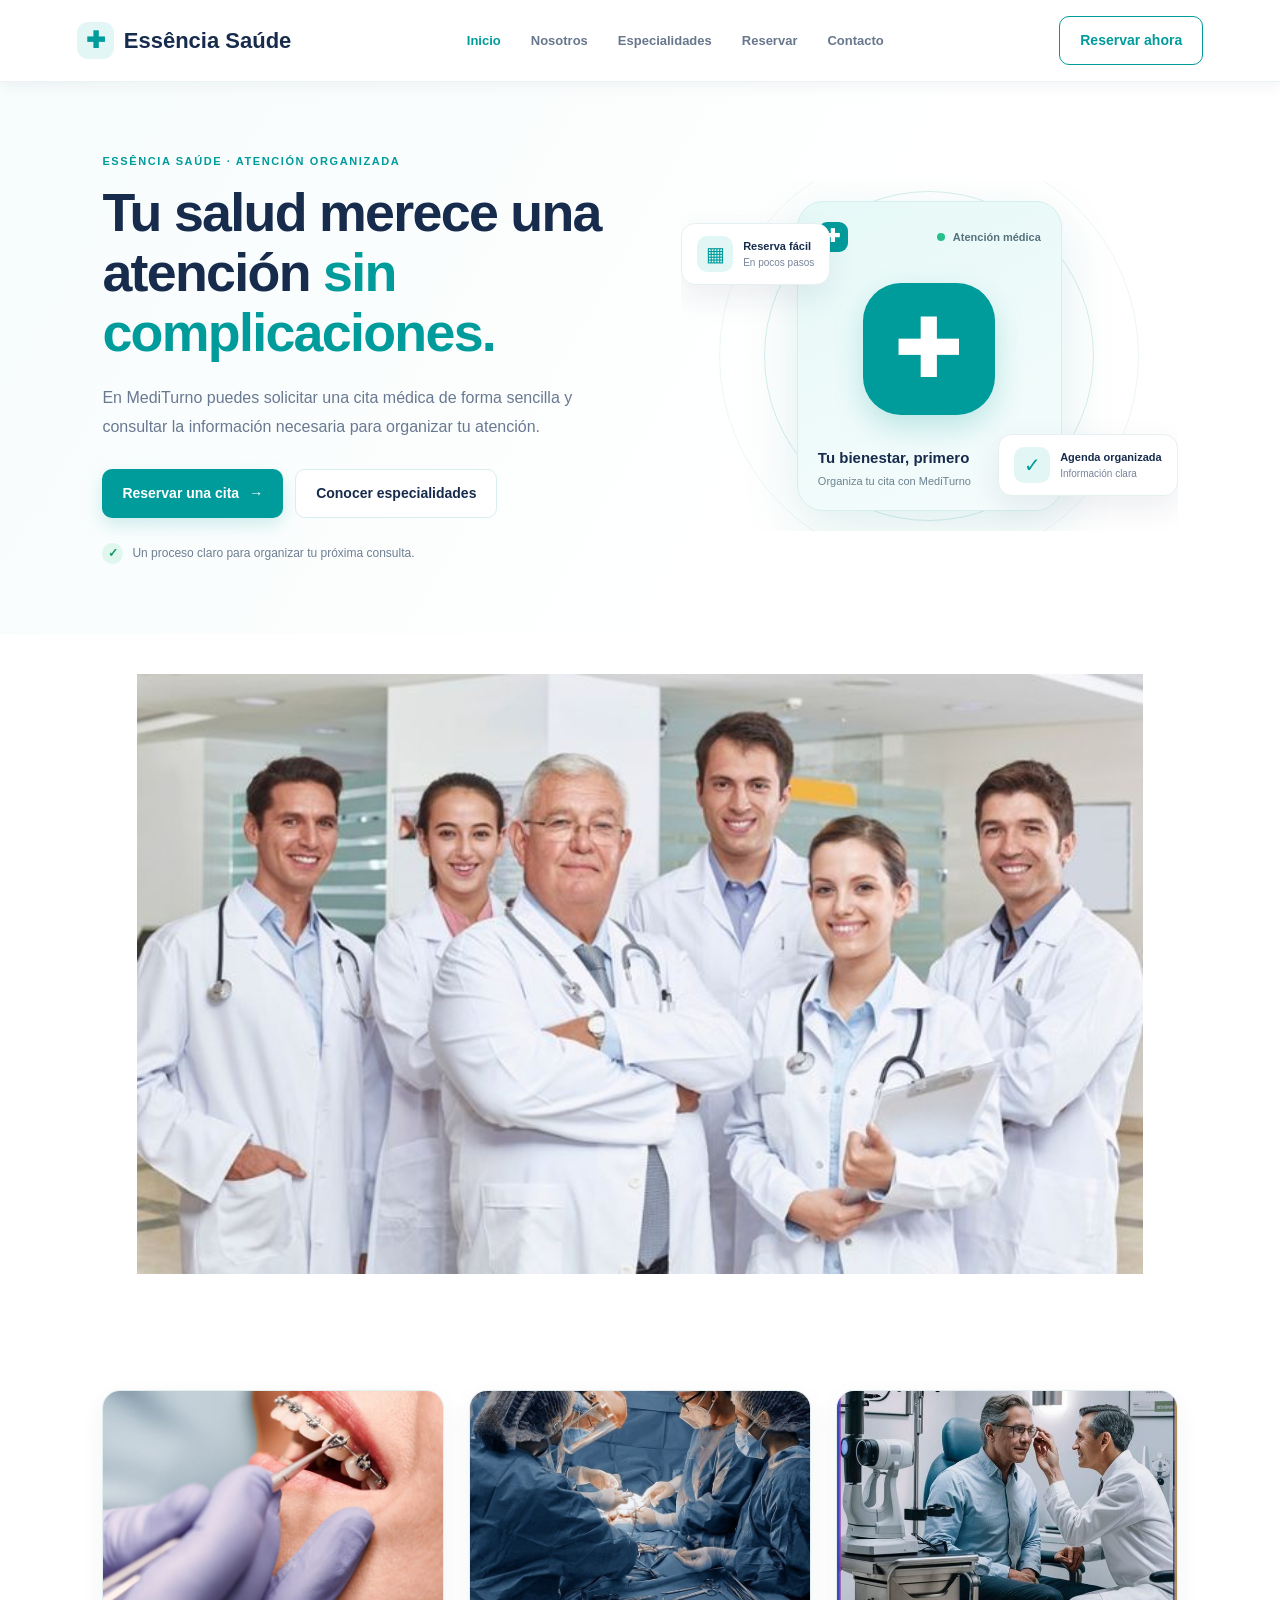
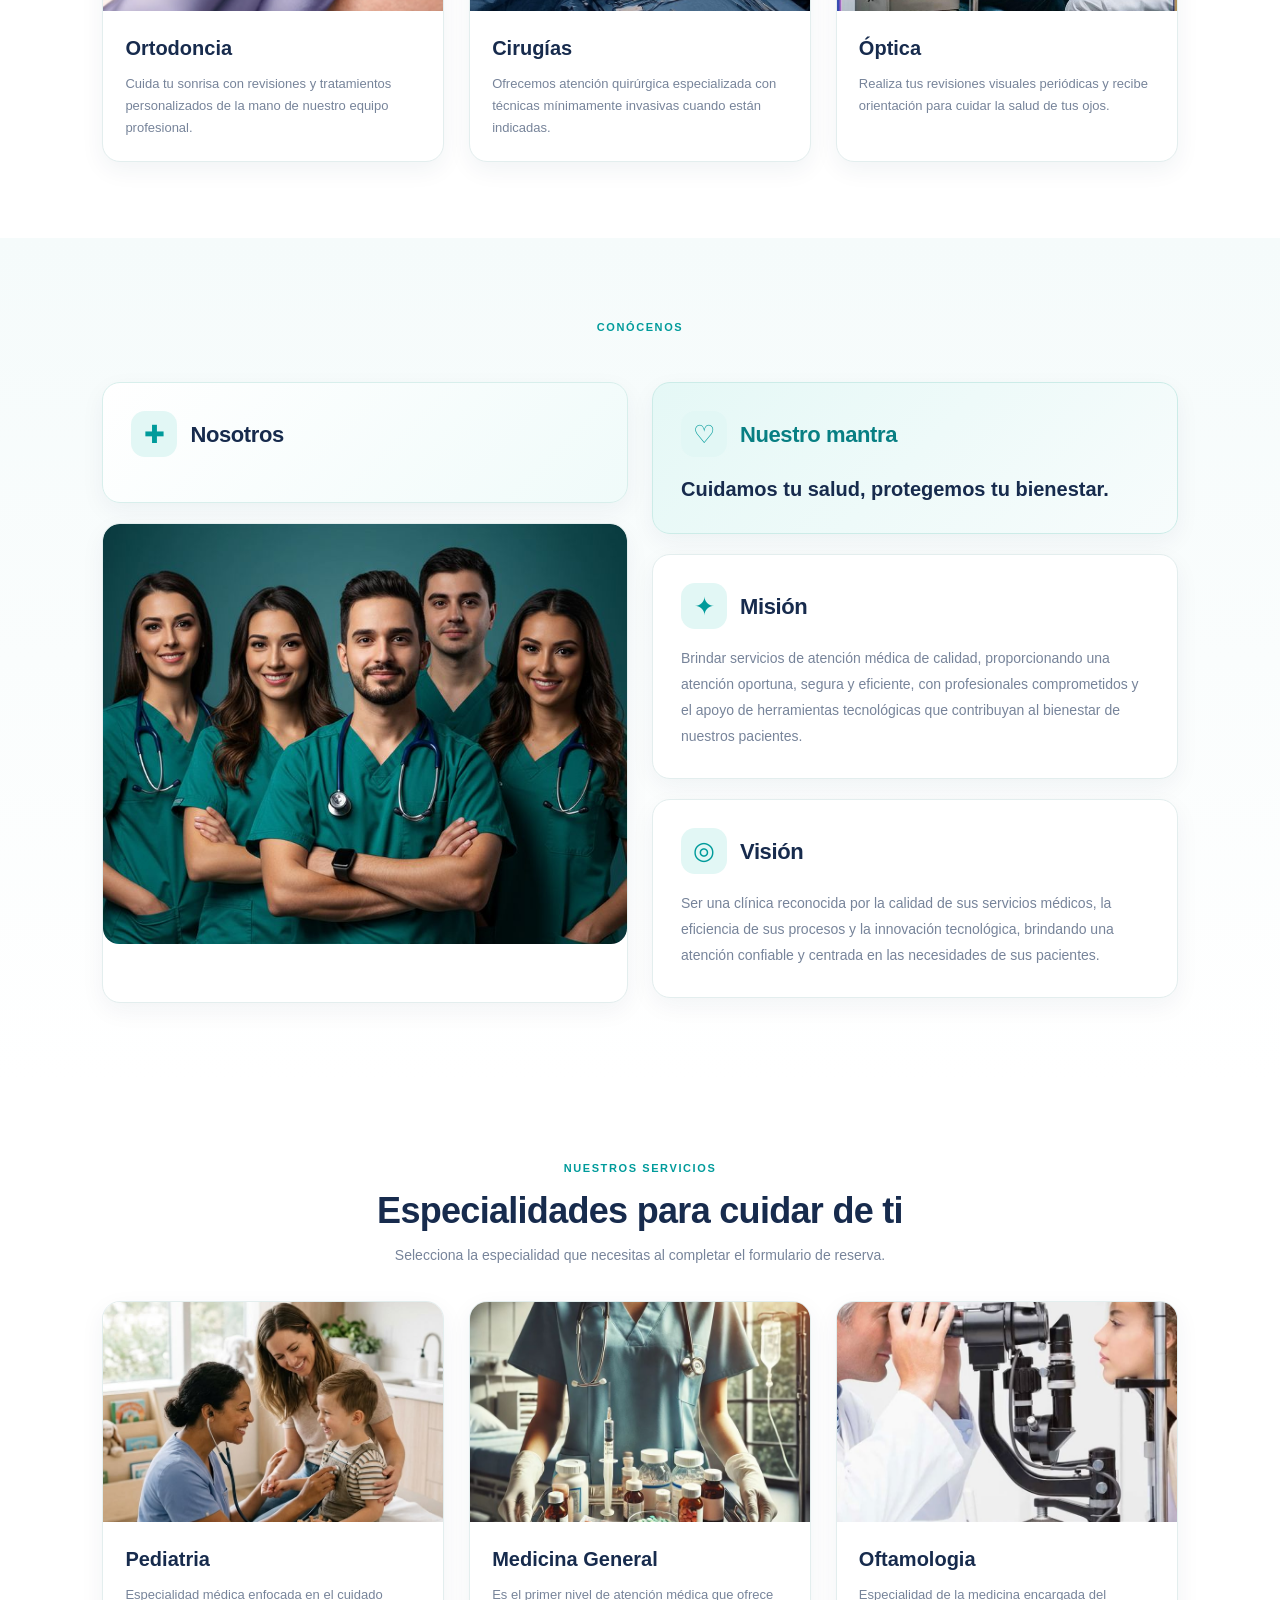
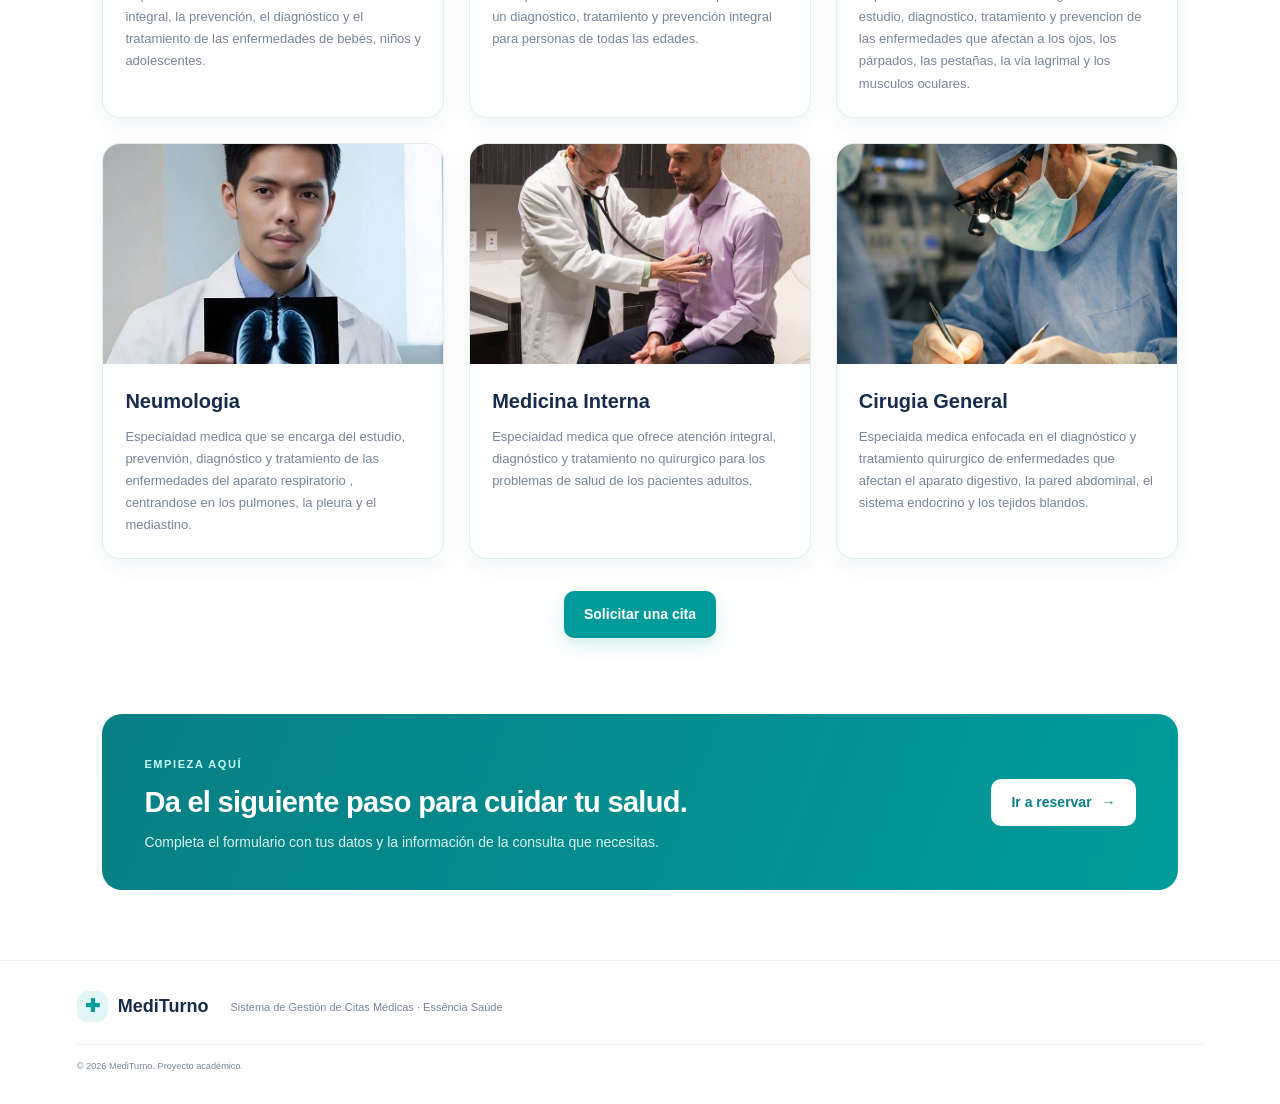
==== commit fc3b8eba: "Actualiza backend y frontend de MediTurno" ====
--- a/index.html
+++ b/index.html
@@ -19,11 +19,11 @@
             <a class="active" href="index.html">Inicio</a>
             <a href="#nosotros">Nosotros</a>
             <a href="#especialidades">Especialidades</a>
-            <a href="registrar_cita.html">Reservar </a>
+            <a href="login.html">Reservar </a>
             <a href="#contacto">Contacto</a>
 
         </nav>
-        <a class="button button-outline header-action" href="registrar_cita.html">Reservar ahora</a>
+        <a class="button button-outline header-action" href="login.html">Reservar ahora</a>
     </header>
 
     <main>
@@ -34,7 +34,7 @@
                 <p>En MediTurno puedes solicitar una cita médica de forma sencilla y consultar la información necesaria
                     para organizar tu atención.</p>
                 <div class="hero-actions">
-                    <a class="button button-primary" href="registrar_cita.html">Reservar una cita <span
+                    <a class="button button-primary" href="login.html">Reservar una cita <span
                             aria-hidden="true">→</span></a>
                     <a class="button button-light" href="#especialidades">Conocer especialidades</a>
                 </div>
@@ -201,7 +201,8 @@
                     </div>
                     <div class="specialty-content">
                         <h3>Pediatria</h3>
-                        <p>Especialidad médica enfocada en el cuidado integral, la prevención, el diagnóstico y el tratamiento de las enfermedades de bebés, niños y adolescentes.</p>
+                        <p>Especialidad médica enfocada en el cuidado integral, la prevención, el diagnóstico y el
+                            tratamiento de las enfermedades de bebés, niños y adolescentes.</p>
                     </div>
                 </article>
 
@@ -211,7 +212,8 @@
                     </div>
                     <div class="specialty-content">
                         <h3>Medicina General</h3>
-                        <p>Es el primer nivel de atención médica  que ofrece un diagnostico, tratamiento y prevención integral para personas de todas las edades.</p>
+                        <p>Es el primer nivel de atención médica que ofrece un diagnostico, tratamiento y prevención
+                            integral para personas de todas las edades.</p>
                     </div>
                 </article>
 
@@ -221,46 +223,50 @@
                     </div>
                     <div class="specialty-content">
                         <h3>Oftamologia</h3>
-                        <p>Especialidad de la medicina encargada del estudio, diagnostico, tratamiento y prevencion de las enfermedades
+                        <p>Especialidad de la medicina encargada del estudio, diagnostico, tratamiento y prevencion de
+                            las enfermedades
                             que afectan a los ojos, los párpados, las pestañas, la via lagrimal y los musculos oculares.
                         </p>
                     </div>
                 </article>
-                                <article class="specialty-card specialty-card-imagen">
+                <article class="specialty-card specialty-card-imagen">
                     <div class="specialty-image">
                         <img src="imagnes integrador/neumologia.jpg" alt="Servicio de salud visual">
                     </div>
                     <div class="specialty-content">
                         <h3>Neumologia </h3>
-                        <p>Especiaidad medica que se encarga del estudio, prevenvión, diagnóstico y tratamiento de las enfermedades del aparato respiratorio
-                            , centrandose  en los pulmones, la pleura y el mediastino.
-                        </p>
-                    </div>
-                </article>
-                                <article class="specialty-card specialty-card-imagen">
+                        <p>Especiaidad medica que se encarga del estudio, prevenvión, diagnóstico y tratamiento de las
+                            enfermedades del aparato respiratorio
+                            , centrandose en los pulmones, la pleura y el mediastino.
+                        </p>
+                    </div>
+                </article>
+                <article class="specialty-card specialty-card-imagen">
                     <div class="specialty-image">
                         <img src="imagnes integrador/medicininterna.jpg" alt="Servicio de salud visual">
                     </div>
                     <div class="specialty-content">
                         <h3>Medicina Interna</h3>
-                        <p>Especiaidad medica que ofrece atención integral, diagnóstico y tratamiento no quirurgico para los problemas de salud de los pacientes adultos.
-                        </p>
-                    </div>
-                </article>
-                                <article class="specialty-card specialty-card-imagen">
+                        <p>Especiaidad medica que ofrece atención integral, diagnóstico y tratamiento no quirurgico para
+                            los problemas de salud de los pacientes adultos.
+                        </p>
+                    </div>
+                </article>
+                <article class="specialty-card specialty-card-imagen">
                     <div class="specialty-image">
                         <img src="imagnes integrador/cirugia1.jpg" alt="Servicio de salud visual">
                     </div>
                     <div class="specialty-content">
                         <h3>Cirugia General </h3>
-                        <p>Especiaida medica enfocada en el diagnóstico y tratamiento quirurgico de enfermedades que afectan el aparato digestivo, la pared abdominal, el sistema 
-                            endocrino  y los tejidos blandos.
-                        </p>
-                    </div>
-                </article>
-
-            </div>
-            <div class="section-cta"><a class="button button-primary" href="registrar_cita.html">Solicitar una cita</a>
+                        <p>Especiaida medica enfocada en el diagnóstico y tratamiento quirurgico de enfermedades que
+                            afectan el aparato digestivo, la pared abdominal, el sistema
+                            endocrino y los tejidos blandos.
+                        </p>
+                    </div>
+                </article>
+
+            </div>
+            <div class="section-cta"><a class="button button-primary" href="login.html">Solicitar una cita</a>
             </div>
         </section>
 
@@ -269,8 +275,7 @@
                 <h2>Da el siguiente paso para cuidar tu salud.</h2>
                 <p>Completa el formulario con tus datos y la información de la consulta que necesitas.</p>
             </div>
-            <a class="button button-white" href="registrar_cita.html">Ir a reservar <span
-                    aria-hidden="true">→</span></a>
+            <a class="button button-white" href="login.html">Ir a reservar <span aria-hidden="true">→</span></a>
         </section>
     </main>
 
@@ -278,7 +283,6 @@
         <a class="public-brand footer-brand" href="index.html"><span
                 class="public-brand-icon">✚</span><span>MediTurno</span></a>
         <p>Sistema de Gestión de Citas Médicas · Essência Saúde</p>
-        <a href="dashboard.html" class="admin-link">Acceso al panel administrativo</a>
         <small>© <span id="year"></span> MediTurno. Proyecto académico.</small>
     </footer>
     <script>document.getElementById("year").textContent = new Date().getFullYear();</script>
--- a/styles.css
+++ b/styles.css
@@ -1675,8 +1675,8 @@
     background: var(--white);
     box-shadow: 0 8px 25px rgba(23, 43, 77, 0.05);
     transition: transform 0.25s ease,
-                box-shadow 0.25s ease,
-                border-color 0.25s ease;
+        box-shadow 0.25s ease,
+        border-color 0.25s ease;
 }
 
 .nosotros-card:hover {
@@ -1715,7 +1715,7 @@
 }
 
 /* Texto */
-.nosotros-card > p {
+.nosotros-card>p {
     margin: 0;
     color: var(--muted);
     font-size: 14px;
@@ -1738,7 +1738,7 @@
     color: var(--primary-dark);
 }
 
-.nosotros-card > p.nosotros-frase {
+.nosotros-card>p.nosotros-frase {
     color: var(--navy);
     font-size: 20px;
     font-weight: 700;
@@ -1777,3 +1777,440 @@
         height: 350px;
     }
 }
+
+
+/* =========================================
+   MEDİTURNO - DISEÑO DE AUTENTICACIÓN
+   Registro e inicio de sesión
+========================================= */
+
+.auth-page {
+    min-height: 100vh;
+    display: flex;
+    flex-direction: column;
+    align-items: center;
+    justify-content: center;
+    padding: 35px 18px 20px;
+    background:
+        radial-gradient(circle at 10% 10%,
+            rgba(0, 155, 155, 0.10),
+            transparent 30%),
+        radial-gradient(circle at 90% 90%,
+            rgba(23, 43, 77, 0.07),
+            transparent 30%),
+        #f4f8fc;
+}
+
+/* Marca superior */
+
+.auth-brand {
+    display: inline-flex;
+    align-items: center;
+    justify-content: center;
+    gap: 12px;
+    margin-bottom: 25px;
+    color: #172b4d;
+    font-size: 23px;
+    font-weight: 800;
+    letter-spacing: -0.5px;
+    transition: transform 0.2s ease;
+}
+
+.auth-brand:hover {
+    transform: translateY(-2px);
+}
+
+.auth-brand img {
+    width: 48px;
+    height: 48px;
+    object-fit: contain;
+    border-radius: 12px;
+}
+
+/* Tarjeta del formulario */
+
+.form-card {
+    width: 100%;
+    max-width: 480px;
+    padding: 38px;
+    background: #ffffff;
+    border: 1px solid #e4eeee;
+    border-radius: 22px;
+    box-shadow:
+        0 20px 60px rgba(23, 43, 77, 0.08),
+        0 3px 10px rgba(23, 43, 77, 0.025);
+    animation: auth-appear 0.5s ease both;
+}
+
+@keyframes auth-appear {
+    from {
+        opacity: 0;
+        transform: translateY(15px);
+    }
+
+    to {
+        opacity: 1;
+        transform: translateY(0);
+    }
+}
+
+/* Encabezado */
+
+.form-header {
+    margin-bottom: 28px;
+    text-align: center;
+}
+
+.form-header h1 {
+    margin: 0 0 10px;
+    color: #172b4d;
+    font-size: clamp(27px, 5vw, 32px);
+    font-weight: 800;
+    letter-spacing: -1px;
+    line-height: 1.2;
+}
+
+.form-header p {
+    margin: 0;
+    color: #77849a;
+    font-size: 13px;
+    line-height: 1.8;
+}
+
+/* Campos */
+
+#form-registro {
+    display: flex;
+    flex-direction: column;
+    gap: 18px;
+}
+
+.form-group {
+    display: flex;
+    flex-direction: column;
+    gap: 7px;
+}
+
+.form-group>label {
+    color: #354762;
+    font-size: 12px;
+    font-weight: 700;
+}
+
+.form-group input:not([type="checkbox"]) {
+    width: 100%;
+    min-height: 48px;
+    padding: 12px 14px;
+    border: 1px solid #d9e5e9;
+    border-radius: 10px;
+    outline: none;
+    background: #fbfdfd;
+    color: #172b4d;
+    font-size: 13px;
+    transition:
+        border-color 0.2s ease,
+        box-shadow 0.2s ease,
+        background 0.2s ease;
+}
+
+.form-group input:not([type="checkbox"]):hover {
+    border-color: #a9d8d5;
+}
+
+.form-group input:not([type="checkbox"]):focus {
+    border-color: #009b9b;
+    background: #ffffff;
+    box-shadow: 0 0 0 4px rgba(0, 155, 155, 0.10);
+}
+
+.form-group input::placeholder {
+    color: #a0aaba;
+    opacity: 1;
+}
+
+.form-group input[type="checkbox"] {
+    width: 17px;
+    height: 17px;
+    flex-shrink: 0;
+    margin: 2px 7px 0 0;
+    accent-color: #009b9b;
+    cursor: pointer;
+}
+
+.form-group:has(input[type="checkbox"]) {
+    display: block;
+}
+
+.form-group:has(input[type="checkbox"]) label {
+    display: flex;
+    align-items: flex-start;
+    gap: 3px;
+    color: #68778d;
+    font-size: 12px;
+    font-weight: 400;
+    line-height: 1.7;
+    cursor: pointer;
+}
+
+.form-help {
+    color: #77849a;
+    font-size: 11px;
+    line-height: 1.5;
+}
+
+/* Botón principal */
+
+.btn-primary {
+    display: flex;
+    align-items: center;
+    justify-content: center;
+    width: 100%;
+    min-height: 49px;
+    margin-top: 3px;
+    padding: 13px 20px;
+    border: none;
+    border-radius: 10px;
+    background: linear-gradient(135deg, #009b9b, #087f83);
+    box-shadow: 0 7px 18px rgba(0, 155, 155, 0.20);
+    color: #ffffff;
+    font-size: 14px;
+    font-weight: 700;
+    cursor: pointer;
+    transition:
+        transform 0.2s ease,
+        box-shadow 0.2s ease,
+        filter 0.2s ease;
+}
+
+.btn-primary:hover {
+    transform: translateY(-2px);
+    box-shadow: 0 10px 23px rgba(0, 155, 155, 0.26);
+    filter: brightness(0.97);
+}
+
+.btn-primary:active {
+    transform: translateY(0);
+}
+
+.btn-primary:focus-visible,
+.auth-page a:focus-visible {
+    outline: 3px solid rgba(0, 155, 155, 0.35);
+    outline-offset: 4px;
+}
+
+.btn-primary:disabled {
+    opacity: 0.65;
+    cursor: not-allowed;
+    transform: none;
+}
+
+/* Mensajes de validación */
+
+.form-message {
+    display: none;
+    margin: 0;
+    padding: 12px 14px;
+    border-radius: 9px;
+    font-size: 12px;
+    line-height: 1.6;
+}
+
+.form-message:not(:empty) {
+    display: block;
+    background: #e8f8f2;
+    color: #137957;
+}
+
+.form-message.error {
+    background: #fff0ef;
+    color: #b83b36;
+    border: 1px solid #f8d9d6;
+}
+
+/* Enlaces inferiores */
+
+.text-center {
+    margin-top: 26px;
+    text-align: center;
+}
+
+.text-center p {
+    margin: 0 0 15px;
+    color: #77849a;
+    font-size: 12px;
+}
+
+.text-center a {
+    color: #087f83;
+    font-weight: 700;
+    transition: color 0.2s ease;
+}
+
+.text-center a:hover {
+    color: #005f62;
+    text-decoration: underline;
+    text-underline-offset: 3px;
+}
+
+.auth-footer {
+    margin-top: 24px;
+    color: #8b98aa;
+    font-size: 11px;
+    text-align: center;
+}
+
+/* Adaptación para celulares */
+
+@media (max-width: 520px) {
+    .auth-page {
+        justify-content: flex-start;
+        padding: 25px 14px 18px;
+    }
+
+    .auth-brand {
+        margin-bottom: 20px;
+        font-size: 20px;
+    }
+
+    .auth-brand img {
+        width: 42px;
+        height: 42px;
+    }
+
+    .form-card {
+        max-width: 100%;
+        padding: 26px 21px;
+        border-radius: 17px;
+    }
+
+    .form-header {
+        margin-bottom: 24px;
+    }
+
+    #form-registro {
+        gap: 16px;
+    }
+
+    .form-group input:not([type="checkbox"]) {
+        min-height: 47px;
+        font-size: 16px;
+    }
+
+    .auth-footer {
+        margin-top: 20px;
+    }
+}
+
+/* Accesibilidad: reducir animaciones */
+
+@media (prefers-reduced-motion: reduce) {
+
+    .auth-page *,
+    .auth-page *::before,
+    .auth-page *::after {
+        animation: none !important;
+        transition: none !important;
+        scroll-behavior: auto !important;
+    }
+}
+
+/* Selector de género en el formulario de autenticación */
+
+.auth-page .form-group select {
+    width: 100%;
+    min-height: 48px;
+    padding: 12px 14px;
+    border: 1px solid #d9e5e9;
+    border-radius: 10px;
+    outline: none;
+    background: #fbfdfd;
+    color: #172b4d;
+    font: inherit;
+    font-size: 13px;
+    transition: border-color 0.2s ease, box-shadow 0.2s ease;
+}
+
+.auth-page .form-group select:focus {
+    border-color: #009b9b;
+    background: #fff;
+    box-shadow: 0 0 0 4px rgba(0, 155, 155, 0.10);
+}
+
+/* Campo de contraseña con botón para mostrarla */
+
+.auth-page .password-wrapper {
+    display: flex;
+    align-items: center;
+    width: 100%;
+    border: 1px solid #d9e5e9;
+    border-radius: 10px;
+    background: #fbfdfd;
+    transition: border-color 0.2s ease, box-shadow 0.2s ease;
+}
+
+.auth-page .password-wrapper:focus-within {
+    border-color: #009b9b;
+    background: #ffffff;
+    box-shadow: 0 0 0 4px rgba(0, 155, 155, 0.10);
+}
+
+.auth-page .password-wrapper input {
+    flex: 1;
+    min-width: 0;
+    border: 0 !important;
+    outline: none;
+    background: transparent !important;
+    box-shadow: none !important;
+}
+
+.auth-page .password-toggle {
+    flex-shrink: 0;
+    padding: 8px 12px;
+    border: 0;
+    background: transparent;
+    color: #087f83;
+    font-size: 12px;
+    font-weight: 700;
+    cursor: pointer;
+}
+
+.auth-page .password-toggle:hover {
+    color: #005f62;
+}
+
+.auth-page .password-toggle:focus-visible {
+    outline: 2px solid #009b9b;
+    outline-offset: -3px;
+    border-radius: 6px;
+}
+
+/* Mejoras para los controles dinámicos del formulario de citas */
+.form-field textarea {
+    width: 100%;
+    min-height: 92px;
+    padding: 12px 14px;
+    border: 1px solid var(--border, #d9eeee);
+    border-radius: 10px;
+    font: inherit;
+    color: var(--text, #172b4d);
+    background: #fff;
+    resize: vertical;
+}
+.form-field textarea:focus {
+    outline: 2px solid rgba(0, 155, 155, .18);
+    border-color: var(--blue, #009b9b);
+}
+.registro-message.success {
+    color: #087443;
+    background: #e9f8f0;
+    border: 1px solid #b6e7cd;
+    padding: 10px 12px;
+    border-radius: 8px;
+}
+.registro-message.error {
+    color: #a12626;
+    background: #fff0f0;
+    border: 1px solid #f1c2c2;
+    padding: 10px 12px;
+    border-radius: 8px;
+}
